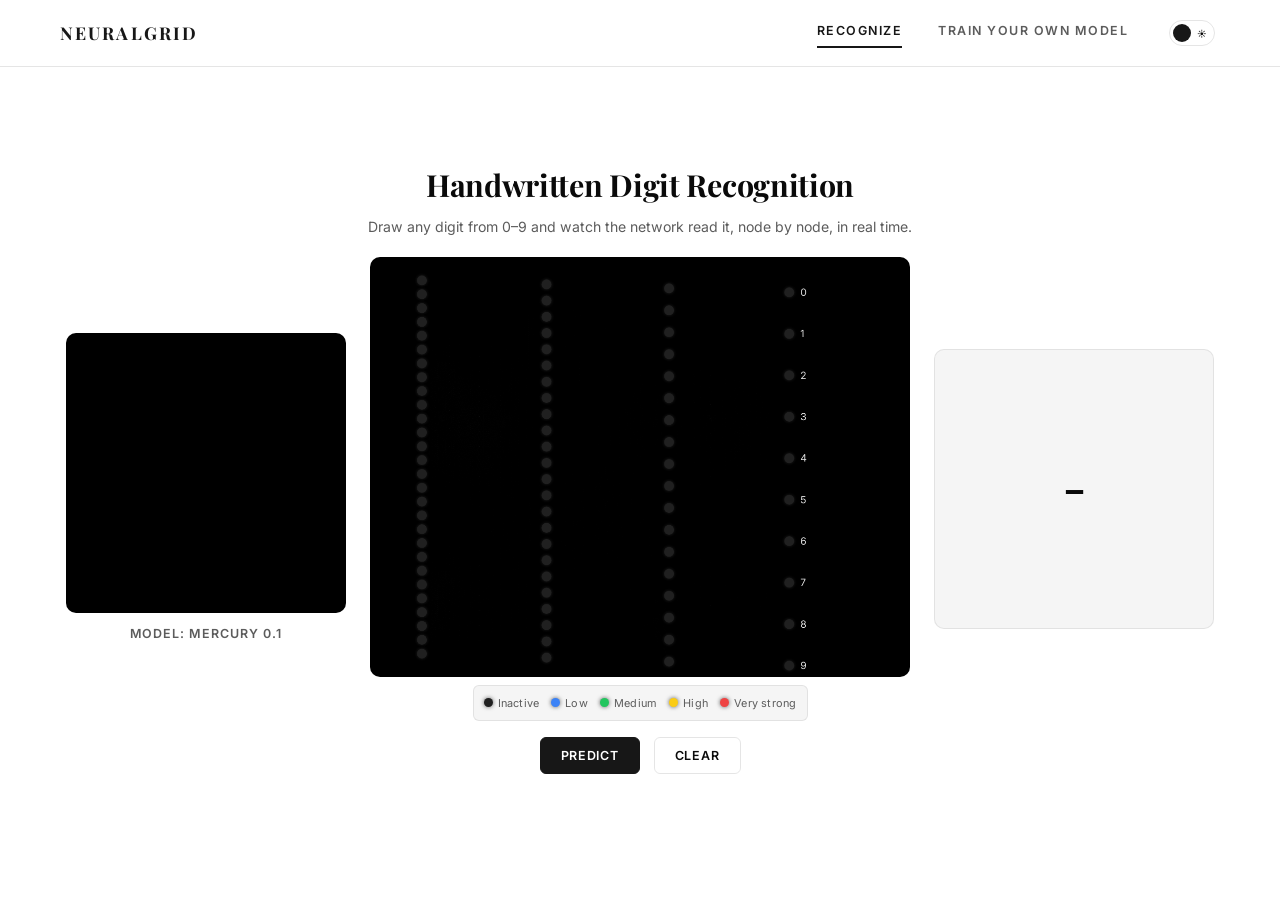
==== index.html @ fe7cfa67 "enhanced canvas controller for multiple instances, improve menu interactions, and add model import/e" ====
<!DOCTYPE html>
<html lang="en">
<head>
<meta charset="UTF-8">
<meta name="viewport" content="width=device-width, initial-scale=1">
<meta name="description" content="NeuralGrid recognizes handwritten digits in real time using Mercury 0.1, a neural network trained from scratch in the browser, with a live visualization of every activation.">
<title>NeuralGrid | Handwriting Recognition</title>
<link rel="preconnect" href="https://fonts.googleapis.com">
<link href="https://fonts.googleapis.com/css2?family=Playfair+Display:wght@600;700&family=Inter:wght@400;500;600&display=swap" rel="stylesheet">
<link rel="stylesheet" href="assets/css/global.css">
<script src="assets/js/theme.js"></script>
</head>
<body class="page-recognize">

  <nav class="topnav">
    <span class="brand">NeuralGrid</span>
    <div class="nav-links">
      <a href="index.html" class="active">Recognize</a>
      <a href="train.html">Train Your Own Model</a>
    </div>
    <button id="themeToggle" class="theme-toggle" aria-label="Toggle theme">
      <span class="toggle-thumb"></span>
      <span class="t-icon t-sun">&#9728;</span>
      <span class="t-icon t-moon">&#9789;</span>
    </button>
    <button id="hamburgerBtn" class="hamburger" aria-label="Toggle menu" aria-expanded="false" aria-controls="mobileMenu">
      <span class="hamburger-bar"></span>
      <span class="hamburger-bar"></span>
      <span class="hamburger-bar"></span>
    </button>
  </nav>

  <div id="mobileMenu" class="mobile-menu">
    <a href="index.html" class="active">Recognize</a>
    <a href="train.html">Train Your Own Model</a>
  </div>
  <div id="mobileMenuOverlay" class="mobile-menu-overlay"></div>

  <main class="recognize-page">
    <h1>Handwritten Digit Recognition</h1>
    <p class="subtitle">Draw any digit from 0–9 and watch the network read it, node by node, in real time.</p>

    <div class="board-row">
      <div class="draw-canvas-wrap">
        <canvas id="drawCanvas" width="280" height="280" aria-label="Digit drawing canvas"></canvas>
        <p class="model-name">Model: Mercury 0.1</p>
      </div>
      <div class="network-viz-wrap">
        <canvas id="networkCanvas" width="1080" height="840" aria-label="Live neural network activation visualization"></canvas>
        <ul id="networkLegend" class="network-legend">
          <li><span class="dot" style="background:#202020"></span>Inactive</li>
          <li><span class="dot" style="background:#3B82F6"></span>Low</li>
          <li><span class="dot" style="background:#22C55E"></span>Medium</li>
          <li><span class="dot" style="background:#FACC15"></span>High</li>
          <li><span class="dot" style="background:#EF4444"></span>Very strong</li>
        </ul>
      </div>
      <div id="result" class="result-card" hidden>
        <div class="result-digit" id="predictionLabel">-</div>
        <div class="result-confidence" id="confidenceLabel"></div>
      </div>
    </div>

    <div id="controls">
      <button id="predictBtn" class="primary">Predict</button>
      <button id="clearBtn">Clear</button>
    </div>

    <p id="statusMessage" aria-live="polite"></p>
  </main>

  <script src="assets/js/functions.js"></script>
  <script src="assets/js/matrix.js"></script>
  <script src="assets/js/vector.js"></script>
  <script src="assets/js/activation.js"></script>
  <script src="assets/js/loss.js"></script>
  <script src="assets/js/optimizer.js"></script>
  <script src="assets/js/layer.js"></script>
  <script src="assets/js/neuralNetwork.js"></script>
  <script src="assets/js/model.js"></script>
  <script src="assets/js/preprocessing.js"></script>
  <script src="assets/js/seedDigits.js"></script>
  <script src="assets/js/renderer.js"></script>
  <script src="assets/js/networkViz.js"></script>
  <script src="assets/js/pretrainedModel.js"></script>
  <script src="assets/js/app.js"></script>
</body>
</html>
---- assets/css/global.css ----
/* ==========================================================================
   1. reset, base styles and variable system
   ========================================================================== */

*, *::before, *::after { margin: 0; padding: 0; box-sizing: border-box; }

:root, [data-theme="light"] {
  --bg: #ffffff;
  --bg2: #fafafa;
  --bg3: #f5f5f5;
  --card-bg: #f5f5f5;
  --gold: #171717;
  --gold-dim: #525252;
  --cream: #0a0a0a;
  --muted: #5c5c5c;
  --text: #0a0a0a;
  --border: rgba(0, 0, 0, 0.1);
  --border-light: rgba(0, 0, 0, 0.08);
  --nav-bg: rgba(255, 255, 255, 0.97);
  --focus-ring: rgba(23, 23, 23, 0.35);
  --radius: 10px;
  --radius-sm: 6px;
  --danger: #b91c1c;
}

[data-theme="dark"] {
  --bg: #0a0a0a;
  --bg2: #141414;
  --bg3: #1f1f1f;
  --card-bg: rgba(255, 255, 255, 0.04);
  --gold: #e5e5e5;
  --gold-dim: #737373;
  --cream: #fafafa;
  --muted: #9a9a9a;
  --text: #fafafa;
  --border: rgba(255, 255, 255, 0.08);
  --border-light: rgba(255, 255, 255, 0.07);
  --nav-bg: rgba(10, 10, 10, 0.97);
  --focus-ring: rgba(229, 229, 229, 0.4);
  --danger: #ef4444;
}

html {
  height: 100%;
  scroll-behavior: smooth;
  scrollbar-width: thin;
}

body {
  background: var(--bg);
  color: var(--text);
  font-family: 'Inter', sans-serif;
  font-weight: 400;
  line-height: 1.7;
  font-size: 16px;
  transition: background 0.3s ease, color 0.3s ease;
  display: flex;
  flex-direction: column;
  min-height: 100vh;
  min-height: 100dvh;
}

/* Recognize page: lock to viewport on screens tall/wide enough to fit
   everything without scrolling; on small screens allow natural scroll
   instead of clipping the board, prediction card, or controls. */
@media (min-width: 900px) and (min-height: 760px) {
  body.page-recognize {
    height: 100vh;
    height: 100dvh;
    overflow: hidden;
    overscroll-behavior: none;
  }
}

@media (prefers-reduced-motion: reduce) {
  html { scroll-behavior: auto; }
  *, *::before, *::after {
    animation-duration: 0.01ms !important;
    transition-duration: 0.01ms !important;
  }
}

a:focus-visible, button:focus-visible, input:focus-visible, .theme-toggle:focus-visible, .hamburger:focus-visible {
  outline: 2px solid var(--gold);
  outline-offset: 3px;
  border-radius: 4px;
}

h1 { font-family: 'Playfair Display', serif; font-weight: 700; }
h2 { font-family: 'Playfair Display', serif; font-weight: 600; }

/* ==========================================================================
   2. navigation
   ========================================================================== */

.topnav {
  position: sticky;
  top: 0;
  z-index: 500;
  display: flex;
  align-items: center;
  gap: 36px;
  padding: 18px 60px;
  background: var(--nav-bg);
  -webkit-backdrop-filter: blur(12px);
  backdrop-filter: blur(12px);
  border-bottom: 1px solid var(--border);
}

.topnav .brand {
  font-family: 'Playfair Display', serif;
  font-size: 1.1rem;
  font-weight: 700;
  letter-spacing: 0.12em;
  text-transform: uppercase;
  color: var(--gold);
  margin-right: auto;
}

.nav-links {
  display: flex;
  align-items: center;
  gap: 36px;
}

.topnav a {
  position: relative;
  color: var(--muted);
  text-decoration: none;
  font-size: 0.78rem;
  font-weight: 600;
  letter-spacing: 0.12em;
  text-transform: uppercase;
  padding-bottom: 4px;
  transition: color 0.2s;
  white-space: nowrap;
}
.topnav a::after {
  content: '';
  position: absolute;
  left: 0; bottom: -2px;
  width: 100%; height: 1.5px;
  background: var(--gold);
  transform: scaleX(0);
  transform-origin: left;
  transition: transform 0.25s ease;
}
.topnav a:hover, .topnav a.active { color: var(--gold); }
.topnav a:hover::after, .topnav a.active::after { transform: scaleX(1); }

.theme-toggle {
  background: none;
  border: 1px solid var(--border);
  cursor: pointer;
  width: 46px; height: 26px;
  border-radius: 13px;
  position: relative;
  transition: border-color 0.2s;
  flex-shrink: 0;
}
.theme-toggle:hover { border-color: var(--gold); }
.toggle-thumb {
  position: absolute; top: 3px; left: 3px;
  width: 18px; height: 18px; border-radius: 50%;
  background: var(--gold);
  transition: transform 0.25s ease;
}
[data-theme="dark"] .toggle-thumb { transform: translateX(20px); }
.t-icon { position: absolute; font-size: 9px; top: 50%; transform: translateY(-50%); pointer-events: none; transition: opacity 0.2s; }
.t-sun { right: 6px; opacity: 1; }
.t-moon { left: 6px; opacity: 0; color: var(--text); }
[data-theme="dark"] .t-sun { opacity: 0; }
[data-theme="dark"] .t-moon { opacity: 1; color: var(--cream); }

/* Hamburger button, hidden on desktop */
.hamburger {
  display: none;
  flex-direction: column;
  justify-content: center;
  align-items: center;
  gap: 5px;
  width: 34px;
  height: 34px;
  padding: 0;
  margin: 0;
  border: none;
  background: none;
  cursor: pointer;
  flex-shrink: 0;
}
.hamburger-bar {
  display: block;
  width: 22px;
  height: 2px;
  background: var(--gold);
  border-radius: 2px;
  transition: transform 0.25s ease, opacity 0.2s ease;
}
.hamburger.open .hamburger-bar:nth-child(1) { transform: translateY(7px) rotate(45deg); }
.hamburger.open .hamburger-bar:nth-child(2) { opacity: 0; }
.hamburger.open .hamburger-bar:nth-child(3) { transform: translateY(-7px) rotate(-45deg); }

.mobile-menu {
  display: flex;
  position: fixed;
  top: 0;
  right: 0;
  height: 100%;
  height: 100dvh;
  width: min(78vw, 300px);
  background: var(--nav-bg);
  -webkit-backdrop-filter: blur(12px);
  backdrop-filter: blur(12px);
  border-left: 1px solid var(--border);
  z-index: 900;
  flex-direction: column;
  gap: 4px;
  padding: 90px 28px 28px;
  box-shadow: -8px 0 24px rgba(0, 0, 0, 0.12);
  transform: translateX(100%);
  opacity: 0;
  pointer-events: none;
  transition: transform 0.32s cubic-bezier(0.4, 0, 0.2, 1), opacity 0.28s ease;
}
.mobile-menu a {
  color: var(--muted);
  text-decoration: none;
  font-size: 0.9rem;
  font-weight: 600;
  letter-spacing: 0.06em;
  text-transform: uppercase;
  padding: 14px 4px;
  border-bottom: 1px solid var(--border-light);
}
.mobile-menu a.active, .mobile-menu a:hover { color: var(--gold); }

.mobile-menu-overlay {
  display: block;
  position: fixed;
  inset: 0;
  background: rgba(0, 0, 0, 0.4);
  z-index: 800;
  opacity: 0;
  pointer-events: none;
  transition: opacity 0.28s ease;
}

.mobile-menu.open {
  transform: translateX(0);
  opacity: 1;
  pointer-events: auto;
}
.mobile-menu-overlay.open {
  opacity: 1;
  pointer-events: auto;
}

@media (max-width: 720px) {
  .nav-links { display: none; }
  .hamburger { display: flex; }
  .topnav { padding: 16px 20px; gap: 16px; }
}

/* ==========================================================================
   3. page layout
   ========================================================================== */

main {
  max-width: 480px;
  margin: 0 auto;
  padding: 24px 20px;
  text-align: center;
}

h1 { font-size: clamp(1.4rem, 2.6vw, 1.9rem); margin-bottom: 4px; letter-spacing: -0.01em; color: var(--cream); }
.subtitle { color: var(--muted); font-size: 0.88rem; margin-top: 0; margin-bottom: 18px; }

main.recognize-page {
  max-width: 100%;
  width: 100%;
  flex: 1;
  display: flex;
  flex-direction: column;
  align-items: center;
  justify-content: center;
  overflow: hidden;
}

@media (max-width: 899px), (max-height: 759px) {
  main.recognize-page {
    overflow: visible;
    justify-content: flex-start;
    padding-top: 20px;
    padding-bottom: 32px;
  }
}

@media (max-width: 480px) {
  main { padding: 18px 14px; }
  .board-row { gap: 16px; }
  #drawCanvas, #testDrawCanvas { width: 240px; height: 240px; }
  .result-card { width: 240px; height: 240px; }
  .network-viz-wrap { width: 100%; max-width: 320px; }
}

.board-row {
  display: flex;
  justify-content: center;
  align-items: center;
  gap: 24px;
  flex-wrap: wrap;
}

#drawCanvas,
#testDrawCanvas {
  border: 1px solid var(--border);
  border-radius: var(--radius);
  background: #000;
  cursor: crosshair;
  touch-action: none;
  width: 280px;
  height: 280px;
  max-width: 100%;
}

.network-legend {
  list-style: none;
  display: flex;
  flex-wrap: wrap;
  justify-content: center;
  gap: 4px 12px;
  padding: 8px 10px;
  margin: 0;
  border: 1px solid var(--border-light);
  border-radius: var(--radius-sm);
  background: var(--card-bg);
  font-size: 0.68rem;
  color: var(--muted);
  letter-spacing: 0.02em;
}
.network-legend li { display: flex; align-items: center; gap: 5px; }
.network-legend .dot {
  width: 9px; height: 9px; border-radius: 50%;
  box-shadow: 0 0 4px currentColor;
  flex-shrink: 0;
}

#controls, #testControls { margin-top: 16px; }

button {
  padding: 10px 20px;
  margin: 0 5px;
  font-family: 'Inter', sans-serif;
  font-size: 0.78rem;
  font-weight: 600;
  letter-spacing: 0.06em;
  text-transform: uppercase;
  border: 1px solid var(--border);
  border-radius: var(--radius-sm);
  background: transparent;
  color: var(--text);
  cursor: pointer;
  transition: border-color 0.2s, opacity 0.2s, background 0.2s;
}
button:hover { border-color: var(--gold); opacity: 0.85; }

button.primary { background: var(--gold); color: var(--bg); border-color: var(--gold); }
button.danger { background: transparent; color: var(--danger); border-color: var(--danger); }

.result-card {
  width: 280px;
  height: 280px;
  max-width: 100%;
  padding: 22px;
  border-radius: var(--radius);
  background: var(--card-bg);
  border: 1px solid var(--border-light);
  display: flex;
  flex-direction: column;
  align-items: center;
  justify-content: center;
  box-sizing: border-box;
}

.network-viz-wrap {
  display: flex;
  flex-direction: column;
  align-items: center;
  gap: 8px;
}

#networkCanvas,
#testNetworkCanvas {
  border: 1px solid var(--border);
  border-radius: var(--radius);
  background: #000;
  cursor: default;
  width: 540px;
  max-width: 100%;
  height: 420px;
}

@supports (aspect-ratio: 1080 / 840) {
  #networkCanvas,
  #testNetworkCanvas {
    height: auto;
    aspect-ratio: 1080 / 840;
  }
}

.result-digit { font-family: 'Playfair Display', serif; font-size: 48px; font-weight: 700; color: var(--cream); }
.result-confidence { font-size: 0.78rem; color: var(--muted); margin-top: 6px; letter-spacing: 0.04em; }

#statusMessage, #testStatusMessage { min-height: 18px; font-size: 0.78rem; color: var(--gold-dim); margin-top: 16px; }

.train-page { max-width: 1220px; width: 100%; text-align: left; overflow-x: hidden; overflow-y: auto; }
.train-page h1, .train-page .subtitle { text-align: center; }

.train-panels-row {
  display: grid;
  grid-template-columns: repeat(2, 1fr);
  gap: 20px;
  align-items: start;
}
@media (max-width: 720px) {
  .train-panels-row { grid-template-columns: 1fr; }
}

.train-panels-row .panel,
.model-panel {
  text-align: center;
}
.train-panels-row .panel #drawCanvas,
.train-panels-row .panel .digit-grid,
.train-panels-row .panel .stats-list {
  margin-left: auto;
  margin-right: auto;
}
.train-panels-row .panel label { text-align: center; }

.model-panel .board-row { gap: 14px; }
.model-name-input {
  padding: 10px 14px;
  font-family: 'Inter', sans-serif;
  font-size: 0.82rem;
  border: 1px solid var(--border);
  border-radius: var(--radius-sm);
  background: transparent;
  color: var(--text);
  min-width: 200px;
}
.model-name-input:focus { outline: none; border-color: var(--gold); }

.test-model-section {
  text-align: center;
  margin-bottom: 20px;
}
.test-model-section h2 {
  font-size: 0.78rem;
  letter-spacing: 0.14em;
  text-transform: uppercase;
  color: var(--gold);
  margin-top: 0;
  margin-bottom: 16px;
  font-weight: 600;
}

.draw-canvas-wrap {
  display: flex;
  flex-direction: column;
  align-items: center;
  gap: 10px;
}

.model-name {
  margin: 0;
  font-size: 0.78rem;
  font-weight: 600;
  letter-spacing: 0.08em;
  text-transform: uppercase;
  color: var(--muted);
  text-align: center;
}

.panel-hint {
  font-size: 0.76rem;
  color: var(--muted);
  line-height: 1.5;
  margin: -8px 0 14px;
}

.result-card {
  animation: result-fade-in 0.28s ease;
}
@keyframes result-fade-in {
  from { opacity: 0; transform: translateY(6px); }
  to { opacity: 1; transform: translateY(0); }
}
@media (prefers-reduced-motion: reduce) {
  .result-card { animation: none; }
}

.panel {
  background: var(--card-bg);
  border: 1px solid var(--border-light);
  border-radius: var(--radius);
  padding: 20px 22px;
  margin-bottom: 20px;
}

.panel h2 {
  font-size: 0.78rem;
  letter-spacing: 0.14em;
  text-transform: uppercase;
  color: var(--gold);
  margin-top: 0;
  margin-bottom: 16px;
  font-weight: 600;
}

.digit-grid {
  display: grid;
  grid-template-columns: repeat(5, 1fr);
  gap: 8px;
  margin-top: 14px;
  list-style: none;
  padding: 0;
}
.digit-grid button { margin: 0; }

.stats-list {
  list-style: none;
  padding: 0;
  margin: 0 0 14px;
  font-size: 0.82rem;
  color: var(--muted);
  columns: 2;
}

.log-box {
  background: var(--bg3);
  color: var(--muted);
  font-family: 'Inter', monospace;
  font-size: 0.75rem;
  padding: 12px;
  border-radius: var(--radius-sm);
  max-height: 180px;
  overflow-y: auto;
  white-space: pre-wrap;
  border: 1px solid var(--border-light);
}

.train-page label {
  display: block;
  font-size: 0.8rem;
  color: var(--muted);
  margin-bottom: 12px;
}

.train-page input {
  display: block;
  margin-top: 6px;
  padding: 8px 10px;
  width: 100%;
  border: 1px solid var(--border);
  border-radius: var(--radius-sm);
  background: var(--bg);
  color: var(--text);
  font-family: 'Inter', sans-serif;
  -webkit-appearance: none;
  appearance: none;
  font-size: 16px; /* prevents iOS auto-zoom on focus */
}
.train-page input[hidden] { display: none; }
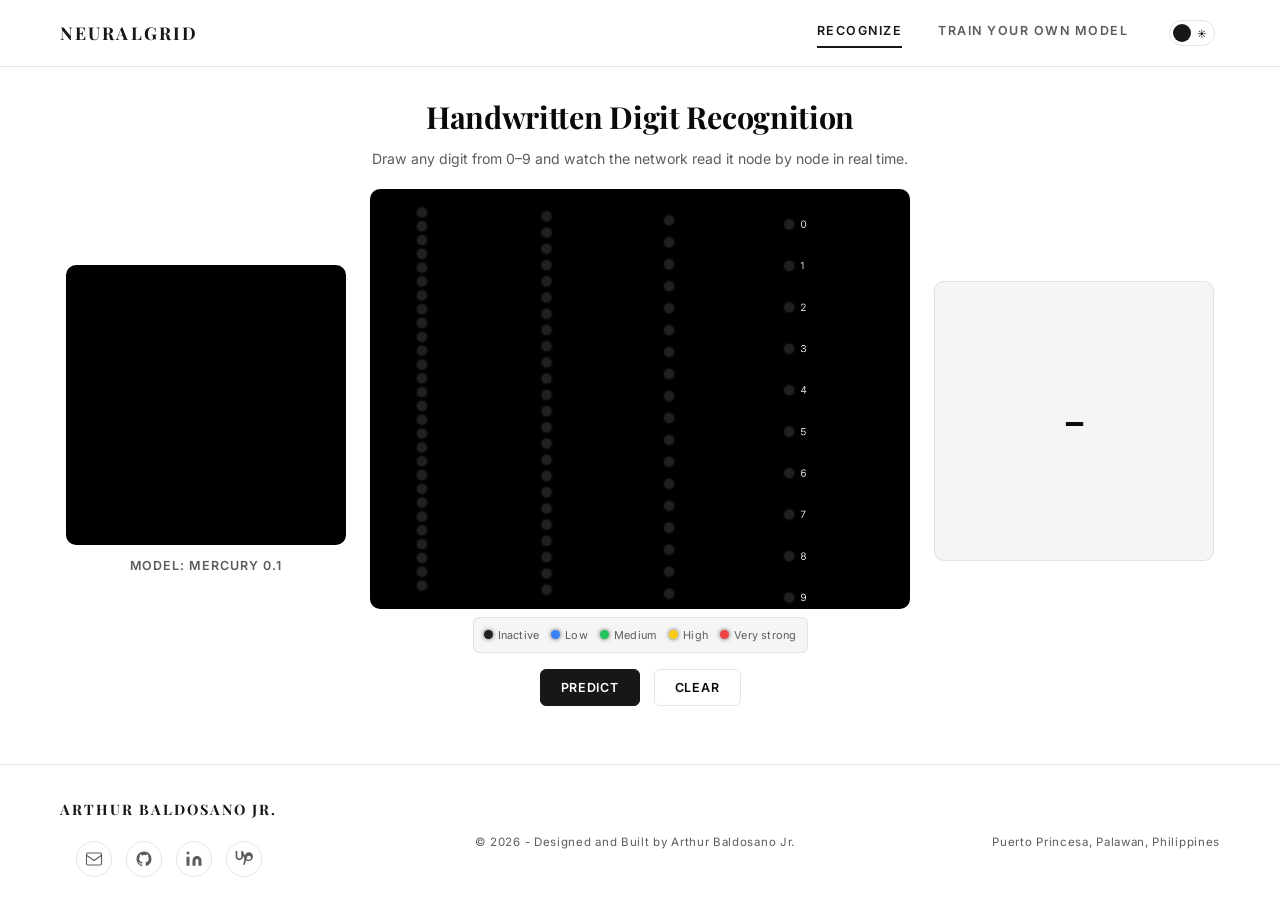
==== commit 0a3f24c6: "add footer component with social links and update subtitle text for clarity" ====
--- a/index.html
+++ b/index.html
@@ -38,7 +38,7 @@
 
   <main class="recognize-page">
     <h1>Handwritten Digit Recognition</h1>
-    <p class="subtitle">Draw any digit from 0–9 and watch the network read it, node by node, in real time.</p>
+    <p class="subtitle">Draw any digit from 0–9 and watch the network read it node by node in real time.</p>
 
     <div class="board-row">
       <div class="draw-canvas-wrap">
@@ -69,6 +69,28 @@
     <p id="statusMessage" aria-live="polite"></p>
   </main>
 
+  <footer>
+    <div class="footer-left">
+      <span class="footer-logo">Arthur Baldosano Jr.</span>
+      <div class="footer-icons">
+        <a href="mailto:arthurjuniorbaldosano@gmail.com" title="Email" class="footer-icon-link">
+          <svg width="18" height="18" fill="none" stroke="currentColor" stroke-width="1.5" viewBox="0 0 24 24"><rect x="2" y="4" width="20" height="16" rx="2"/><path d="m2 7 10 7 10-7"/></svg>
+        </a>
+        <a href="https://github.com/ABaldosano" target="_blank" rel="noopener noreferrer" title="GitHub" class="footer-icon-link">
+          <svg width="18" height="18" fill="currentColor" viewBox="0 0 24 24"><path d="M12 2C6.48 2 2 6.48 2 12c0 4.42 2.87 8.17 6.84 9.49.5.09.68-.22.68-.48v-1.7c-2.78.6-3.37-1.34-3.37-1.34-.45-1.15-1.1-1.46-1.1-1.46-.9-.62.07-.6.07-.6 1 .07 1.52 1.02 1.52 1.02.89 1.52 2.33 1.08 2.9.83.09-.65.35-1.08.63-1.33-2.22-.25-4.56-1.11-4.56-4.95 0-1.09.39-1.98 1.03-2.68-.1-.26-.45-1.27.1-2.64 0 0 .84-.27 2.75 1.02A9.56 9.56 0 0 1 12 6.8c.85 0 1.7.11 2.5.33 1.9-1.29 2.74-1.02 2.74-1.02.55 1.37.2 2.38.1 2.64.64.7 1.03 1.59 1.03 2.68 0 3.85-2.34 4.7-4.57 4.95.36.31.68.92.68 1.85v2.74c0 .27.18.58.69.48A10.01 10.01 0 0 0 22 12c0-5.52-4.48-10-10-10z"/></svg>
+        </a>
+        <a href="https://www.linkedin.com/in/arthur-v-baldosano-jr-2b5607406" target="_blank" rel="noopener noreferrer" title="LinkedIn" class="footer-icon-link">
+          <svg width="18" height="18" fill="currentColor" viewBox="0 0 24 24"><path d="M16 8a6 6 0 0 1 6 6v7h-4v-7a2 2 0 0 0-2-2 2 2 0 0 0-2 2v7h-4v-7a6 6 0 0 1 6-6zM2 9h4v12H2zm2-3a2 2 0 1 1 0-4 2 2 0 0 1 0 4z"/></svg>
+        </a>
+        <a href="https://www.upwork.com/freelancers/~01746d5ba8ae90ffb9?mp_source=share" target="_blank" rel="noopener noreferrer" title="Upwork" class="footer-icon-link">
+          <svg width="18" height="18" fill="currentColor" viewBox="0 0 24 24"><path d="M18.561 13.158c-1.102 0-2.135-.467-3.074-1.227l.228-1.076c.207-1.143.849-3.06 2.839-3.06 1.492 0 2.703 1.212 2.703 2.703 0 1.489-1.211 2.66-2.696 2.66zM18.56 3c-2.539 0-4.51 1.649-5.31 4.366-1.22-1.834-2.148-4.036-2.687-5.892H8.386v7.31c0 1.457-1.187 2.644-2.644 2.644S3.1 10.241 3.1 8.784V1.474H.824v7.31C.824 11.439 3.04 13.63 5.742 13.63c2.703 0 4.919-2.191 4.919-4.846V7.71c.539 1.219 1.219 2.514 2.054 3.638l-1.733 8.152h2.312l1.26-5.922c1.139.783 2.411 1.226 3.807 1.226C21.327 14.804 24 12.133 24 8.784 24 5.433 21.327 3 18.561 3z"/></svg>
+        </a>
+      </div>
+    </div>
+    <p>© 2026 - Designed and Built by Arthur Baldosano Jr.</p>
+    <p>Puerto Princesa, Palawan, Philippines</p>
+  </footer>
+
   <script src="assets/js/functions.js"></script>
   <script src="assets/js/matrix.js"></script>
   <script src="assets/js/vector.js"></script>
--- a/assets/css/global.css
+++ b/assets/css/global.css
@@ -60,17 +60,9 @@
   min-height: 100dvh;
 }
 
-/* Recognize page: lock to viewport on screens tall/wide enough to fit
-   everything without scrolling; on small screens allow natural scroll
-   instead of clipping the board, prediction card, or controls. */
-@media (min-width: 900px) and (min-height: 760px) {
-  body.page-recognize {
-    height: 100vh;
-    height: 100dvh;
-    overflow: hidden;
-    overscroll-behavior: none;
-  }
-}
+/* Page layout flows naturally (scrolls if content + footer exceed
+   viewport height) rather than locking to a fixed viewport, so the
+   footer always has room below the board on every screen size. */
 
 @media (prefers-reduced-motion: reduce) {
   html { scroll-behavior: auto; }
@@ -571,4 +563,73 @@
   appearance: none;
   font-size: 16px; /* prevents iOS auto-zoom on focus */
 }
-.train-page input[hidden] { display: none; }+.train-page input[hidden] { display: none; }
+
+a, button, input, textarea, select {
+  touch-action: manipulation;
+}
+
+/* ==========================================================================
+   FOOTER SIGNATURE & BRAND COMPONENT
+   ========================================================================== */
+
+footer {
+  padding: 32px 60px;
+  background: var(--bg);
+  display: flex;
+  justify-content: space-between;
+  align-items: center;
+  border-top: 1px solid var(--border);
+  transition: background 0.3s, border-color 0.3s;
+  flex-wrap: wrap;
+  gap: 12px;
+}
+footer p {
+  font-size: 0.72rem;
+  color: var(--muted);
+  letter-spacing: 0.06em;
+  line-height: 1.6;
+}
+.footer-left {
+  display: flex;
+  flex-direction: column;
+  align-items: center;
+  gap: 10px;
+}
+.footer-logo {
+  font-family: 'Playfair Display', serif;
+  font-size: 0.9rem;
+  font-weight: 700;
+  letter-spacing: 0.14em;
+  text-transform: uppercase;
+  color: var(--gold);
+}
+
+.footer-icons {
+  display: flex;
+  align-items: center;
+  justify-content: center;
+  gap: 14px;
+  margin: 10px 0;
+}
+.footer-icon-link {
+  display: flex;
+  align-items: center;
+  justify-content: center;
+  width: 36px;
+  height: 36px;
+  border-radius: 50%;
+  border: 1px solid var(--border);
+  color: var(--muted);
+  transition: color 0.2s, border-color 0.2s, transform 0.2s;
+}
+.footer-icon-link:hover {
+  color: var(--text);
+  border-color: var(--gold);
+  transform: translateY(-2px);
+}
+
+@media (max-width: 640px) {
+  footer { padding: 24px; flex-direction: column; text-align: center; gap: 10px; }
+  .footer-left { align-items: center; }
+}
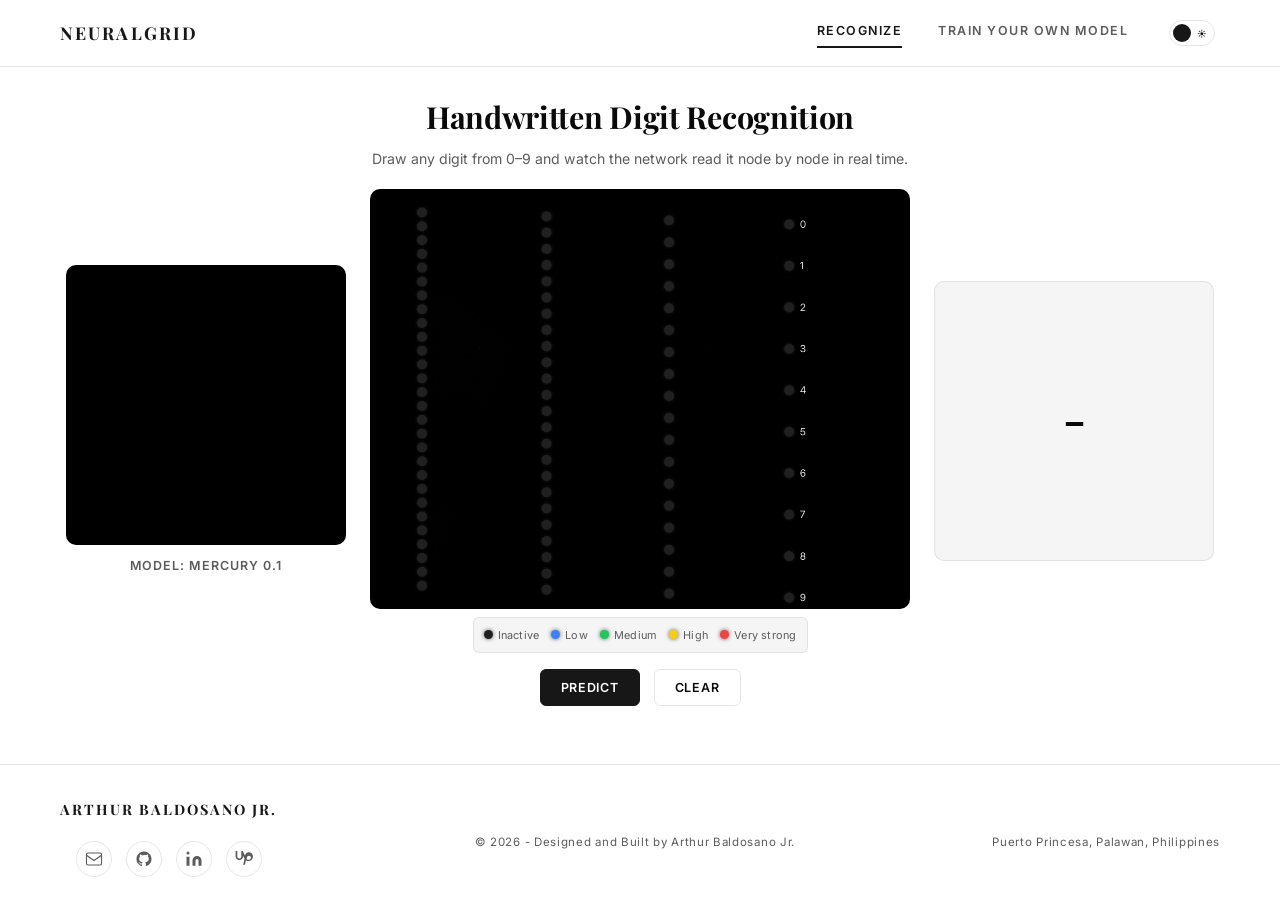
==== commit fd146545: "add favicon and preload link to enhance site branding and performance" ====
--- a/index.html
+++ b/index.html
@@ -9,6 +9,9 @@
 <link href="https://fonts.googleapis.com/css2?family=Playfair+Display:wght@600;700&family=Inter:wght@400;500;600&display=swap" rel="stylesheet">
 <link rel="stylesheet" href="assets/css/global.css">
 <script src="assets/js/theme.js"></script>
+<link rel="icon" type="image/png" href="/assets/images/favicon.png" />
+<link rel="shortcut icon" href="/assets/images/favicon.png" />
+<link rel="preload" as="image" href="/assets/images/favicon.png" imagesrcset="/assets/images/favicon.png" imagesizes="40px" />
 </head>
 <body class="page-recognize">
 
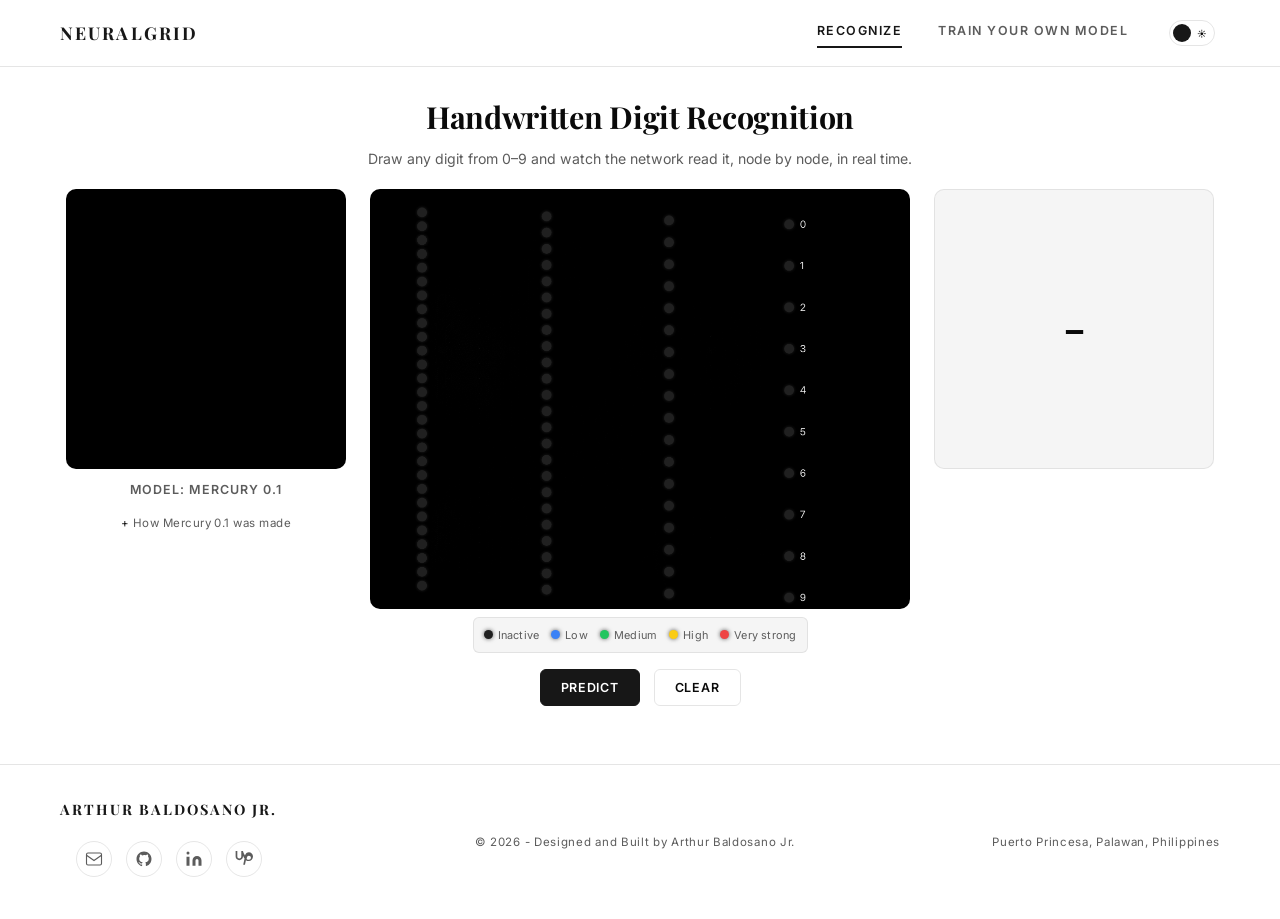
==== commit 6c44ffcd: "enhance model display with story details and update subtitle for clarity; add animated training GIF" ====
--- a/index.html
+++ b/index.html
@@ -41,12 +41,18 @@
 
   <main class="recognize-page">
     <h1>Handwritten Digit Recognition</h1>
-    <p class="subtitle">Draw any digit from 0–9 and watch the network read it node by node in real time.</p>
+    <p class="subtitle">Draw any digit from 0–9 and watch the network read it, node by node, in real time.</p>
 
     <div class="board-row">
       <div class="draw-canvas-wrap">
         <canvas id="drawCanvas" width="280" height="280" aria-label="Digit drawing canvas"></canvas>
         <p class="model-name">Model: Mercury 0.1</p>
+        <details class="model-story">
+          <summary>How Mercury 0.1 was made</summary>
+          <a href="train.html" class="model-story-link" title="Train your own model">
+            <img src="assets/images/mercury.gif" alt="Animated recording of Mercury 0.1 being trained by hand in the Train Your Own Model sandbox" loading="lazy">
+          </a>
+        </details>
       </div>
       <div class="network-viz-wrap">
         <canvas id="networkCanvas" width="1080" height="840" aria-label="Live neural network activation visualization"></canvas>
--- a/assets/css/global.css
+++ b/assets/css/global.css
@@ -298,7 +298,7 @@
 .board-row {
   display: flex;
   justify-content: center;
-  align-items: center;
+  align-items: flex-start;
   gap: 24px;
   flex-wrap: wrap;
 }
@@ -430,7 +430,7 @@
 }
 .train-panels-row .panel label { text-align: center; }
 
-.model-panel .board-row { gap: 14px; }
+.model-panel .board-row { gap: 14px; align-items: center; }
 .model-name-input {
   padding: 10px 14px;
   font-family: 'Inter', sans-serif;
@@ -472,6 +472,38 @@
   text-transform: uppercase;
   color: var(--muted);
   text-align: center;
+}
+
+.model-story {
+  width: 100%;
+  max-width: 280px;
+}
+.model-story summary {
+  cursor: pointer;
+  font-size: 0.72rem;
+  color: var(--muted);
+  text-align: center;
+  letter-spacing: 0.04em;
+  list-style: none;
+  padding: 4px 0;
+  transition: color 0.2s;
+}
+.model-story summary::-webkit-details-marker { display: none; }
+.model-story summary::before {
+  content: "+ ";
+  color: var(--gold);
+}
+.model-story[open] summary::before {
+  content: "\2212 ";
+}
+.model-story summary:hover { color: var(--text); }
+.model-story img {
+  display: block;
+  width: 100%;
+  margin-top: 10px;
+  border: 1px solid var(--border);
+  border-radius: var(--radius);
+  background: #000;
 }
 
 .panel-hint {
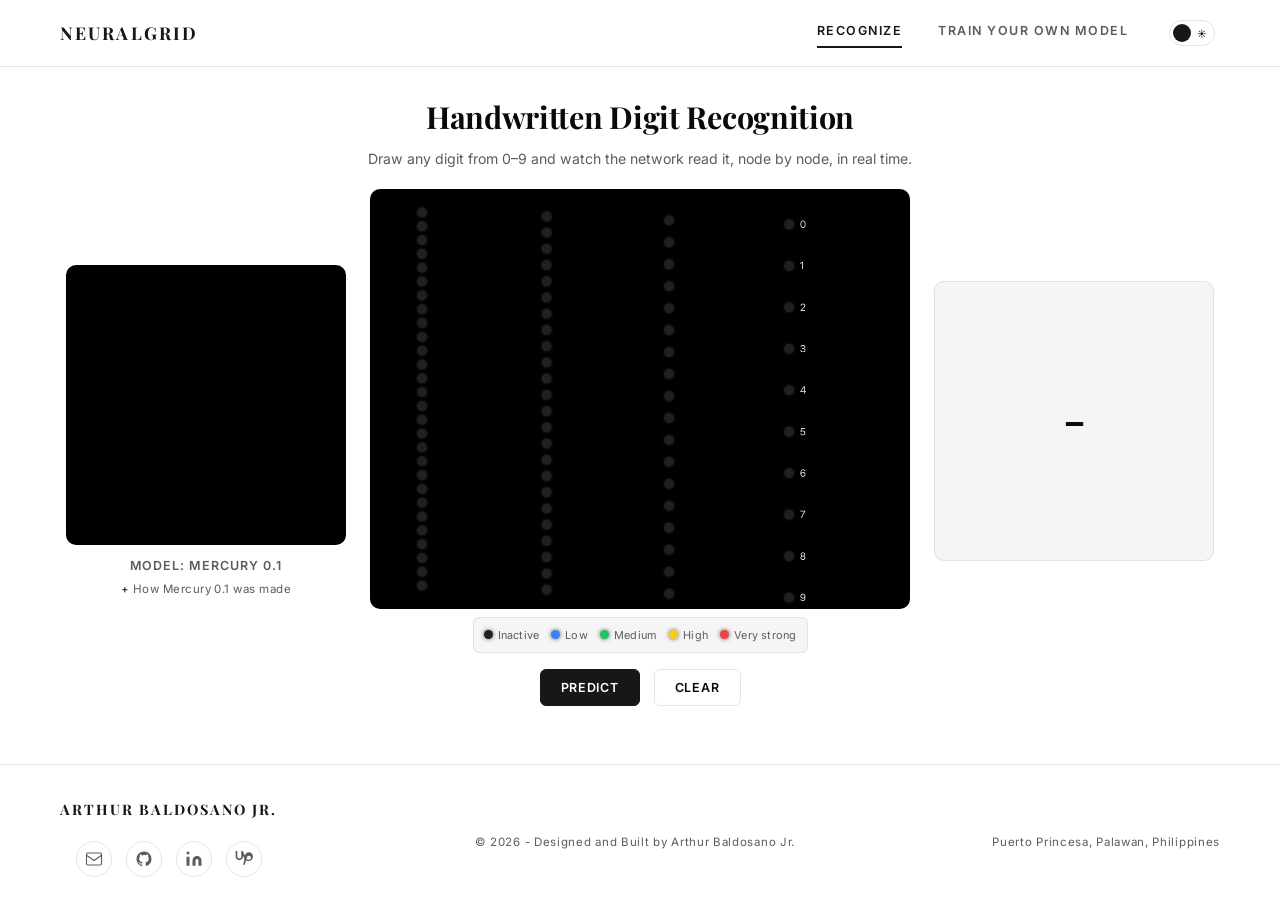
==== commit 15713052: "refactor result card visibility and update prediction display; enhance layout with story spacer" ====
--- a/index.html
+++ b/index.html
@@ -64,7 +64,7 @@
           <li><span class="dot" style="background:#EF4444"></span>Very strong</li>
         </ul>
       </div>
-      <div id="result" class="result-card" hidden>
+      <div id="result" class="result-card">
         <div class="result-digit" id="predictionLabel">-</div>
         <div class="result-confidence" id="confidenceLabel"></div>
       </div>
@@ -76,6 +76,7 @@
     </div>
 
     <p id="statusMessage" aria-live="polite"></p>
+    <div class="story-spacer"></div>
   </main>
 
   <footer>
--- a/assets/css/global.css
+++ b/assets/css/global.css
@@ -298,7 +298,7 @@
 .board-row {
   display: flex;
   justify-content: center;
-  align-items: flex-start;
+  align-items: center;
   gap: 24px;
   flex-wrap: wrap;
 }
@@ -373,6 +373,7 @@
   justify-content: center;
   box-sizing: border-box;
 }
+.result-card[hidden] { display: none; }
 
 .network-viz-wrap {
   display: flex;
@@ -497,13 +498,30 @@
   content: "\2212 ";
 }
 .model-story summary:hover { color: var(--text); }
+.draw-canvas-wrap { position: relative; }
+.model-story { position: absolute; top: 100%; left: 0; right: 0; z-index: 50; }
+.model-story-link {
+  display: block;
+  margin-top: 10px;
+  border-radius: var(--radius);
+  transition: opacity 0.2s, transform 0.2s;
+  box-shadow: 0 8px 24px rgba(0,0,0,0.18);
+}
+
+.model-story-link:hover,
+.model-story-link:focus-visible {
+  opacity: 0.85;
+  transform: scale(1.01);
+}
+.story-spacer { height: 0; transition: height 0.2s ease; }
+main:has(.model-story[open]) .story-spacer { height: 168px; }
 .model-story img {
   display: block;
   width: 100%;
-  margin-top: 10px;
   border: 1px solid var(--border);
   border-radius: var(--radius);
   background: #000;
+  pointer-events: none;
 }
 
 .panel-hint {
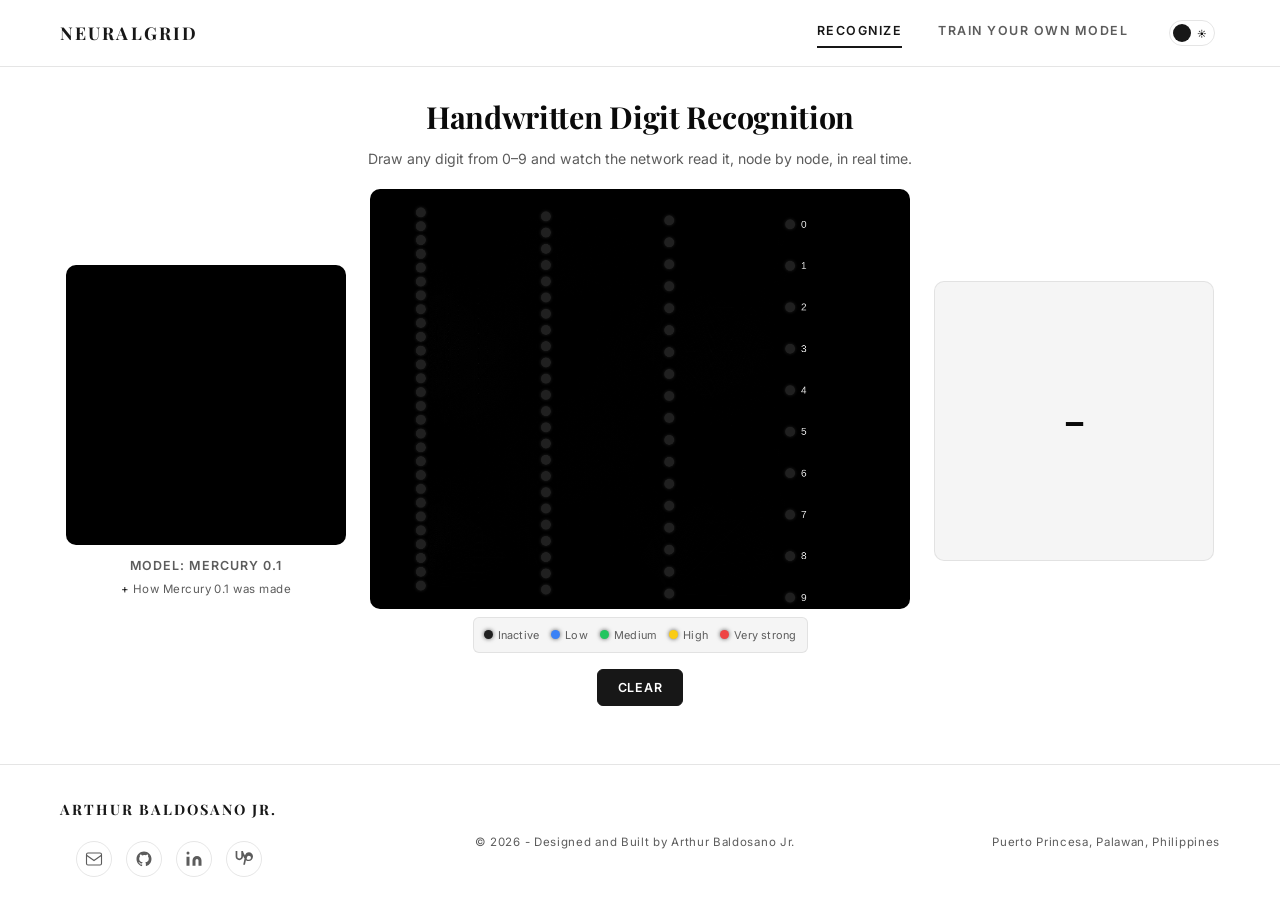
==== commit 600bf0d7: "implement auto-predict feature for drawing and training; enhance mobile menu with close button and i" ====
--- a/index.html
+++ b/index.html
@@ -34,6 +34,9 @@
   </nav>
 
   <div id="mobileMenu" class="mobile-menu">
+    <button id="mobileMenuClose" class="mobile-menu-close" aria-label="Close menu">
+      <svg width="18" height="18" viewBox="0 0 24 24" fill="none" stroke="currentColor" stroke-width="2" stroke-linecap="round"><path d="M5 5l14 14M19 5L5 19"/></svg>
+    </button>
     <a href="index.html" class="active">Recognize</a>
     <a href="train.html">Train Your Own Model</a>
   </div>
@@ -64,15 +67,14 @@
           <li><span class="dot" style="background:#EF4444"></span>Very strong</li>
         </ul>
       </div>
-      <div id="result" class="result-card">
+      <div id="result" class="result-card" hidden>
         <div class="result-digit" id="predictionLabel">-</div>
         <div class="result-confidence" id="confidenceLabel"></div>
       </div>
     </div>
 
     <div id="controls">
-      <button id="predictBtn" class="primary">Predict</button>
-      <button id="clearBtn">Clear</button>
+      <button id="clearBtn" class="primary">Clear</button>
     </div>
 
     <p id="statusMessage" aria-live="polite"></p>
--- a/assets/css/global.css
+++ b/assets/css/global.css
@@ -214,6 +214,32 @@
   pointer-events: none;
   transition: transform 0.32s cubic-bezier(0.4, 0, 0.2, 1), opacity 0.28s ease;
 }
+
+/* The hamburger button turns into an X when open, but the panel's
+   z-index (900) sits above the navbar (500), covering it — so that X
+   is invisible and untappable. This close button lives inside the
+   panel itself, in the same top-right spot the hamburger/toggle
+   occupy in the navbar, so there's always a visible, reachable way
+   to dismiss the menu. */
+.mobile-menu-close {
+  position: absolute;
+  top: 16px;
+  right: 20px;
+  width: 34px;
+  height: 34px;
+  display: flex;
+  align-items: center;
+  justify-content: center;
+  padding: 0;
+  margin: 0;
+  border: none;
+  background: none;
+  color: var(--gold);
+  cursor: pointer;
+  flex-shrink: 0;
+}
+.mobile-menu-close:hover { opacity: 0.75; }
+
 .mobile-menu a {
   color: var(--muted);
   text-decoration: none;
@@ -291,8 +317,123 @@
   main { padding: 18px 14px; }
   .board-row { gap: 16px; }
   #drawCanvas, #testDrawCanvas { width: 240px; height: 240px; }
-  .result-card { width: 240px; height: 240px; }
   .network-viz-wrap { width: 100%; max-width: 320px; }
+}
+
+/* ==========================================================================
+   3b. mobile flow: draw -> act -> result, with the network visualization
+   demoted to a secondary section below rather than competing for the
+   same space between the drawing pad and the Predict/Clear buttons.
+   .board-row's own box is removed from layout (display:contents) so its
+   children become direct flex items of main.recognize-page and can be
+   reordered together with #controls and #statusMessage, which live
+   outside .board-row in the markup.
+   ========================================================================== */
+@media (max-width: 720px), (max-height: 759px) {
+  main.recognize-page { align-items: stretch; }
+  main.recognize-page > h1,
+  main.recognize-page > .subtitle { text-align: center; }
+
+  main.recognize-page .board-row { display: contents; }
+
+  main.recognize-page .draw-canvas-wrap { order: 1; }
+  main.recognize-page #controls { order: 2; }
+  main.recognize-page .result-card { order: 3; }
+  main.recognize-page #statusMessage { order: 4; }
+  main.recognize-page .network-viz-wrap { order: 5; margin-top: 8px; }
+  main.recognize-page .story-spacer { display: none; }
+
+  /* The "How it was made" dropdown is position:absolute on desktop,
+     which is safe there because its siblings sit beside it in a flex
+     row, not below it. On mobile everything stacks vertically, so an
+     absolutely-positioned dropdown would float over whatever comes
+     next (the Predict/Clear buttons) instead of pushing them down.
+     Putting it back in normal flow here means it reserves its own
+     space and pushes later content down like any other block. */
+  main.recognize-page .draw-canvas-wrap { position: static; }
+  main.recognize-page .model-story { position: static; margin-top: 4px; }
+
+  main.recognize-page .draw-canvas-wrap,
+  main.recognize-page .result-card,
+  main.recognize-page .network-viz-wrap { align-self: center; }
+
+  main.recognize-page #controls {
+    display: flex;
+    justify-content: center;
+    width: 100%;
+    max-width: 280px;
+    margin: 4px auto 0;
+  }
+  main.recognize-page #controls button { min-width: 140px; margin: 0; }
+
+  main.recognize-page .result-card {
+    width: 100%;
+    max-width: 280px;
+    height: auto;
+    min-height: 120px;
+    padding: 18px;
+    margin-top: 14px;
+  }
+
+  main.recognize-page .network-viz-wrap::before {
+    content: "Network activity";
+    font-size: 0.72rem;
+    font-weight: 600;
+    letter-spacing: 0.08em;
+    text-transform: uppercase;
+    color: var(--muted);
+  }
+
+  /* Same draw -> act -> result flow as the recognizer page, applied to
+     the "Test Your Model" section of the training lab. There's no
+     .draw-canvas-wrap here (testDrawCanvas is a bare canvas, no model
+     name/story dropdown alongside it), so it's targeted directly. */
+  .test-model-section {
+    display: flex;
+    flex-direction: column;
+    align-items: stretch;
+  }
+  .test-model-section .board-row { display: contents; }
+
+  .test-model-section #testDrawCanvas { order: 1; align-self: center; }
+  .test-model-section #testControls { order: 2; }
+  .test-model-section .result-card { order: 3; align-self: center; }
+  .test-model-section #testStatusMessage { order: 4; }
+  .test-model-section .network-viz-wrap { order: 5; margin-top: 8px; align-self: center; }
+
+  .test-model-section #testControls {
+    display: flex;
+    justify-content: center;
+    width: 100%;
+    max-width: 280px;
+    margin: 16px auto 0;
+  }
+  .test-model-section #testControls button { min-width: 140px; margin: 0; }
+
+  .test-model-section .result-card {
+    width: 100%;
+    max-width: 280px;
+    height: auto;
+    min-height: 120px;
+    padding: 18px;
+    margin-top: 14px;
+  }
+
+  .test-model-section .network-viz-wrap::before {
+    content: "Network activity";
+    font-size: 0.72rem;
+    font-weight: 600;
+    letter-spacing: 0.08em;
+    text-transform: uppercase;
+    color: var(--muted);
+  }
+}
+
+/* The hide-until-first-prediction behavior for the test result card is
+   a mobile-only affordance, same reasoning as the recognizer page's
+   result card above — always show it on larger screens. */
+@media (min-width: 721px) and (min-height: 760px) {
+  .test-model-section .result-card[hidden] { display: flex; }
 }
 
 .board-row {
@@ -375,6 +516,15 @@
 }
 .result-card[hidden] { display: none; }
 
+/* The hidden-until-first-prediction behavior is a mobile-only affordance
+   (see the 720px/759px media query below) to avoid an empty result card
+   eating space above the fold. On larger screens the result card is a
+   permanent fixture of the three-panel layout, so it should always be
+   visible, prediction or not — override the [hidden] attribute here. */
+@media (min-width: 721px) and (min-height: 760px) {
+  main.recognize-page .result-card[hidden] { display: flex; }
+}
+
 .network-viz-wrap {
   display: flex;
   flex-direction: column;
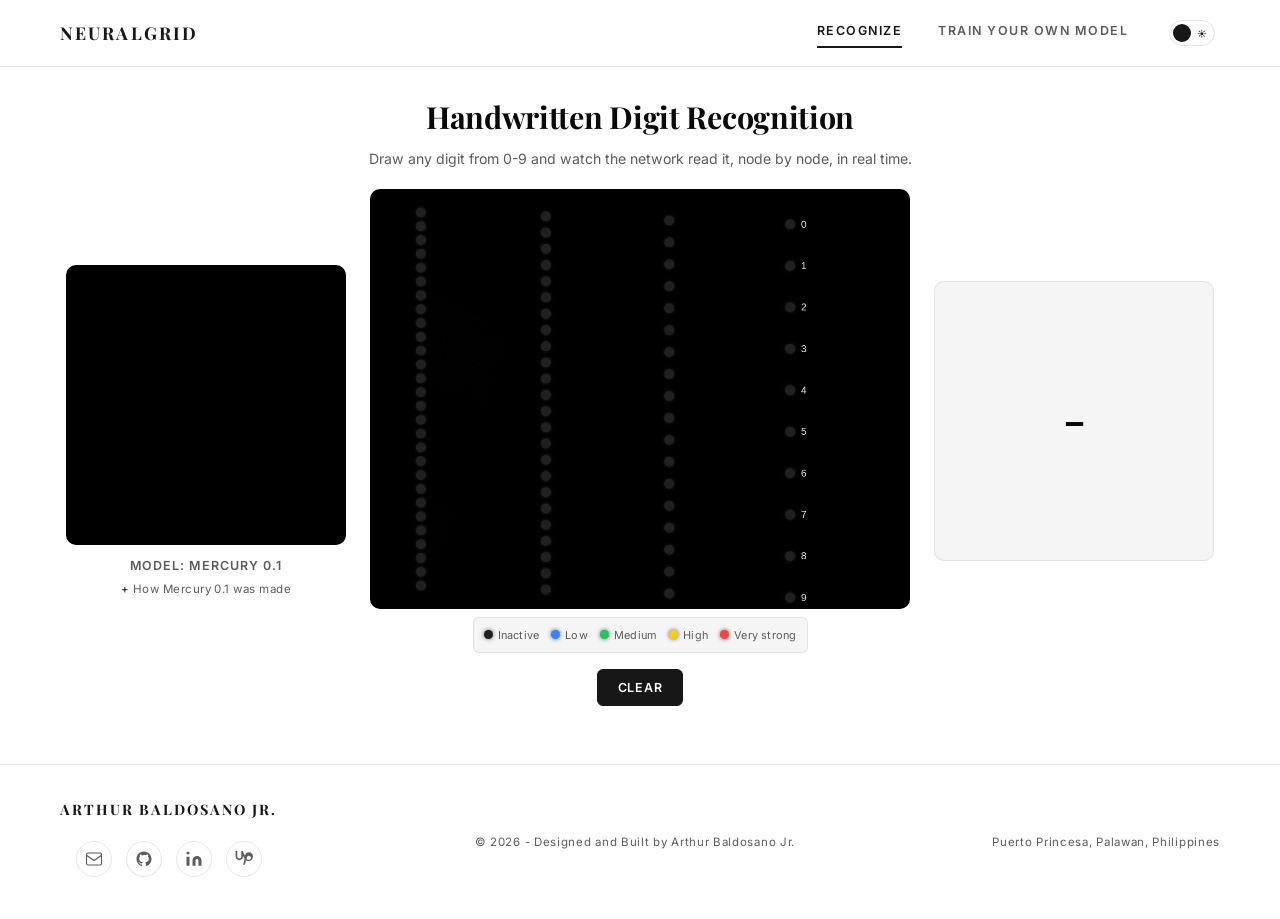
==== commit 4608918c: "remove unnecessary comments and documentation from multiple JavaScript files for cleaner code" ====
--- a/index.html
+++ b/index.html
@@ -44,7 +44,7 @@
 
   <main class="recognize-page">
     <h1>Handwritten Digit Recognition</h1>
-    <p class="subtitle">Draw any digit from 0–9 and watch the network read it, node by node, in real time.</p>
+    <p class="subtitle">Draw any digit from 0-9 and watch the network read it, node by node, in real time.</p>
 
     <div class="board-row">
       <div class="draw-canvas-wrap">
